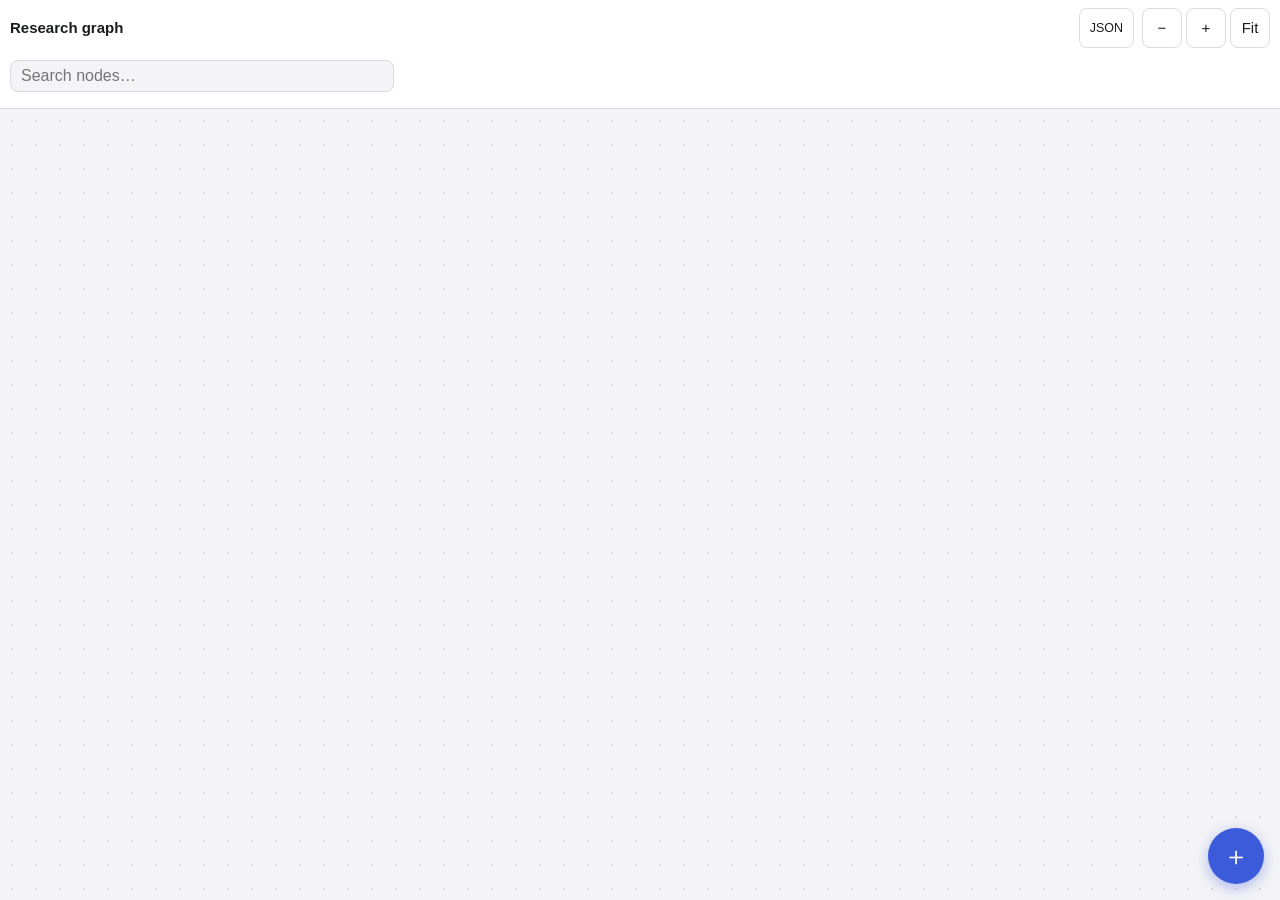
==== index.html @ 42175e25 "Milestone 3: editing chrome — dialogs, add button, save indicator, panel actions Co-Authored-By: Cla" ====
<!DOCTYPE html>
<html lang="en">
<head>
<meta charset="utf-8">
<meta name="viewport" content="width=device-width, initial-scale=1, viewport-fit=cover">
<meta name="theme-color" content="#f4f4f6">
<title>Research graph</title>
<link rel="stylesheet" href="css/app.css">
</head>
<body>
<header id="toolbar">
  <div class="bar">
    <h1 id="graph-title">Research graph</h1>
    <span id="save-indicator" aria-live="polite"></span>
    <span class="spacer"></span>
    <button id="json-btn" type="button">JSON</button>
    <div class="view-controls" role="group" aria-label="View controls">
      <button id="zoom-out" type="button" aria-label="Zoom out">−</button>
      <button id="zoom-in" type="button" aria-label="Zoom in">+</button>
      <button id="fit" type="button">Fit</button>
    </div>
  </div>
  <div class="bar">
    <input id="search" type="search" placeholder="Search nodes…" aria-label="Search nodes" autocomplete="off">
  </div>
  <div id="type-filters" role="group" aria-label="Filter by node type"></div>
</header>
<main id="canvas" aria-label="Graph canvas">
  <div id="viewport">
    <svg id="edge-layer" width="2" height="2" aria-hidden="true">
      <defs>
        <marker id="arrow" viewBox="0 0 10 10" refX="8.5" refY="5"
                markerWidth="7" markerHeight="7" orient="auto-start-reverse">
          <path d="M 0 1 L 9 5 L 0 9 z"></path>
        </marker>
      </defs>
      <g id="edge-lines"></g>
      <g id="edge-labels"></g>
    </svg>
    <div id="node-layer"></div>
  </div>
  <div id="empty-state" hidden>
    <p id="empty-message"></p>
  </div>
  <button id="add-node-btn" type="button" aria-label="Add node">＋</button>
  <aside id="detail" hidden aria-label="Node details">
    <div class="sheet-handle" aria-hidden="true"></div>
    <header class="detail-head">
      <span id="detail-type" class="type-tag"></span>
      <span id="detail-status" class="status" hidden></span>
      <button id="detail-close" type="button" aria-label="Close details">×</button>
    </header>
    <h2 id="detail-label"></h2>
    <div class="panel-actions">
      <button id="detail-add-edge" type="button">＋ Relation</button>
      <button id="detail-edit" type="button">Edit</button>
      <button id="detail-delete" type="button" class="danger">Delete</button>
    </div>
    <dl id="detail-fields"></dl>
    <section id="detail-outgoing" hidden>
      <h3>Outgoing</h3>
      <div class="rel-list"></div>
    </section>
    <section id="detail-incoming" hidden>
      <h3>Incoming</h3>
      <div class="rel-list"></div>
    </section>
    <p id="detail-id" class="detail-id"></p>
  </aside>
</main>

<dialog id="node-dialog" class="dialog-full">
  <form id="node-form">
    <h2 id="node-dialog-title">Add node</h2>
    <label class="field">Type
      <select id="node-type"></select>
    </label>
    <label class="field">Label
      <textarea id="node-label" rows="3" required></textarea>
    </label>
    <label class="field" id="node-status-wrap">Status
      <select id="node-status"></select>
    </label>
    <fieldset class="fields-editor">
      <legend>Fields</legend>
      <div id="field-rows"></div>
      <button type="button" id="add-field-row">＋ Add field</button>
    </fieldset>
    <p id="node-id-preview" class="hint"></p>
    <p id="node-error" class="form-error" hidden></p>
    <div class="dialog-actions">
      <button type="button" data-close>Cancel</button>
      <button type="submit" class="primary">Save</button>
    </div>
  </form>
</dialog>

<dialog id="edge-dialog">
  <form id="edge-form">
    <h2>Add relation</h2>
    <p id="edge-source" class="hint"></p>
    <label class="field">With node
      <select id="edge-other"></select>
    </label>
    <label class="field">Relation
      <select id="edge-relation"></select>
    </label>
    <p id="edge-error" class="form-error" hidden></p>
    <div class="dialog-actions">
      <button type="button" data-close>Cancel</button>
      <button type="submit" class="primary">Add</button>
    </div>
  </form>
</dialog>

<dialog id="confirm-dialog">
  <h2 id="confirm-title"></h2>
  <div id="confirm-body"></div>
  <div class="dialog-actions">
    <button type="button" data-close>Cancel</button>
    <button type="button" id="confirm-ok" class="primary danger">Delete</button>
  </div>
</dialog>

<dialog id="json-dialog" class="dialog-full">
  <form id="json-form">
    <h2>Graph JSON</h2>
    <textarea id="json-text" spellcheck="false" autocapitalize="off" autocomplete="off"
              aria-label="Graph JSON"></textarea>
    <p id="json-error" class="form-error" hidden></p>
    <div class="dialog-actions">
      <button type="button" data-close>Cancel</button>
      <button type="submit" class="primary">Apply</button>
    </div>
  </form>
</dialog>

<script type="module" src="js/app.js"></script>
</body>
</html>
---- css/app.css ----
/* Mobile-first. Base styles are the narrow layout; ≥820px adds the desktop
   side panel. No external fonts, no CDNs — system stack only. */

:root {
  color-scheme: light;
  --bg: #f4f4f6;
  --surface: #ffffff;
  --ink: #1b1c20;
  --muted: #6b6f7b;
  --line: #d9dbe1;
  --accent: #3b5bdb;
  --edge: #a9adba;

  /* one hue region per family: asking purple, grounding blue,
     doing green, concluding warm */
  --c-question: #7048e8;
  --c-gap: #9c36b5;
  --c-construct: #1971c2;
  --c-source: #0c8599;
  --c-study: #2f9e44;
  --c-method: #66a80f;
  --c-material: #099268;
  --c-finding: #e8590c;
  --c-claim: #e03131;
  --c-note: #f08c00;
  --c-task: #846358;
}

* { box-sizing: border-box; }

html, body {
  margin: 0;
  height: 100%;
}

body {
  display: flex;
  flex-direction: column;
  height: 100dvh;
  overflow: hidden;
  background: var(--bg);
  color: var(--ink);
  font: 15px/1.45 -apple-system, BlinkMacSystemFont, "Segoe UI", Roboto, sans-serif;
}

:focus-visible {
  outline: 2px solid var(--accent);
  outline-offset: 2px;
}

button {
  font: inherit;
  color: inherit;
  -webkit-tap-highlight-color: transparent;
}

/* ---- toolbar ----------------------------------------------------------- */

#toolbar {
  background: var(--surface);
  border-bottom: 1px solid var(--line);
  padding-top: env(safe-area-inset-top);
  flex: none;
}

.bar {
  display: flex;
  align-items: center;
  gap: 8px;
  padding: 8px 10px 4px;
}

#graph-title {
  font-size: 14px;
  font-weight: 650;
  margin: 0;
  max-width: 42vw;
  overflow: hidden;
  text-overflow: ellipsis;
  white-space: nowrap;
}

.spacer { flex: 1; }

#save-indicator {
  font-size: 11px;
  color: var(--muted);
  white-space: nowrap;
}
#save-indicator.err {
  color: #8f1d1d;
  font-weight: 700;
}

#json-btn {
  min-height: 40px;
  padding: 0 10px;
  border: 1px solid var(--line);
  border-radius: 8px;
  background: var(--surface);
  font-size: 12.5px;
  cursor: pointer;
}

#search {
  flex: 1;
  min-width: 0;
  font-size: 16px; /* below 16px iOS zooms the page on focus */
  padding: 6px 10px;
  border: 1px solid var(--line);
  border-radius: 8px;
  background: var(--bg);
}

.view-controls {
  display: flex;
  gap: 4px;
}

.view-controls button {
  min-width: 40px;
  min-height: 40px;
  padding: 0 10px;
  border: 1px solid var(--line);
  border-radius: 8px;
  background: var(--surface);
  font-size: 15px;
  cursor: pointer;
}

.view-controls button:active { background: var(--bg); }

/* ---- type filter chips ------------------------------------------------- */

#type-filters {
  display: flex;
  gap: 6px;
  padding: 4px 10px 8px;
  overflow-x: auto;
  scrollbar-width: none;
}
#type-filters::-webkit-scrollbar { display: none; }

.chip {
  flex: none;
  display: inline-flex;
  align-items: center;
  gap: 6px;
  min-height: 34px;
  padding: 2px 10px;
  border: 1px solid var(--line);
  border-radius: 999px;
  background: var(--surface);
  font-size: 12.5px;
  cursor: pointer;
  white-space: nowrap;
}

.chip .dot {
  width: 9px;
  height: 9px;
  border-radius: 50%;
  background: var(--type-color, var(--muted));
}

.chip .count {
  color: var(--muted);
  font-size: 11px;
}

.chip[aria-pressed="false"] {
  opacity: 0.45;
}
.chip[aria-pressed="false"] .dot { background: var(--muted); }

/* ---- canvas ------------------------------------------------------------ */

#canvas {
  position: relative;
  flex: 1;
  overflow: hidden;
  touch-action: none;
  user-select: none;
  -webkit-user-select: none;
  background-image: radial-gradient(var(--line) 1px, transparent 1px);
  background-size: 24px 24px;
  cursor: grab;
}

#canvas.is-panning { cursor: grabbing; }

#viewport {
  position: absolute;
  left: 0;
  top: 0;
  transform-origin: 0 0;
  will-change: transform;
}

#edge-layer {
  position: absolute;
  left: 0;
  top: 0;
  overflow: visible;
}

#edge-layer line {
  stroke: var(--edge);
  stroke-width: 1.5;
}

#edge-layer marker path { fill: var(--edge); }

.edge-label {
  font-size: 9.5px;
  fill: var(--muted);
  text-anchor: middle;
  dominant-baseline: central;
  paint-order: stroke;
  stroke: var(--bg);
  stroke-width: 3px;
  stroke-linejoin: round;
}

.zoomed-out .edge-label { display: none; }

.edge.is-active { stroke: var(--accent); stroke-width: 2; }
.edge.is-dim, .edge-label.is-dim { opacity: 0.1; }
.edge.is-hidden, .edge-label.is-hidden { display: none; }

/* ---- node cards -------------------------------------------------------- */

.node {
  position: absolute;
  left: 0;
  top: 0;
  display: block;
  width: max-content;
  max-width: 185px;
  padding: 7px 10px 8px;
  border: 1px solid var(--line);
  border-left: 4px solid var(--type-color, var(--muted));
  border-radius: 9px;
  background: var(--surface);
  box-shadow: 0 1px 3px rgb(27 28 32 / 0.09);
  text-align: left;
  cursor: pointer;
}

.node .node-type {
  display: block;
  font-size: 9.5px;
  font-weight: 700;
  letter-spacing: 0.06em;
  text-transform: uppercase;
  color: var(--type-color, var(--muted));
}

.node .node-label {
  display: block;
  font-size: 12.5px;
  line-height: 1.3;
  overflow-wrap: break-word;
}

.node.is-selected {
  border-color: var(--accent);
  border-left-color: var(--accent);
  box-shadow: 0 2px 10px rgb(59 91 219 / 0.35);
}

.node.is-dim { opacity: 0.18; }
.node.is-hidden { display: none; }

/* status flag */
.status {
  display: inline-block;
  margin-top: 4px;
  padding: 1px 7px 2px;
  border-radius: 999px;
  font-size: 10px;
  font-weight: 600;
  background: #e9ebef;
  color: var(--muted);
}
.status.tone-good { background: #d3f2df; color: #14572c; }
.status.tone-bad { background: #ffdcdc; color: #8f1d1d; }
.status.tone-warn { background: #fff0d3; color: #7a4d07; }
.status.tone-info { background: #e5dcfb; color: #47318f; }

/* per-type colors */
.type-question { --type-color: var(--c-question); }
.type-gap { --type-color: var(--c-gap); }
.type-construct { --type-color: var(--c-construct); }
.type-source { --type-color: var(--c-source); }
.type-study { --type-color: var(--c-study); }
.type-method { --type-color: var(--c-method); }
.type-material { --type-color: var(--c-material); }
.type-finding { --type-color: var(--c-finding); }
.type-claim { --type-color: var(--c-claim); }
.type-note { --type-color: var(--c-note); }
.type-task { --type-color: var(--c-task); }

/* ---- empty state ------------------------------------------------------- */

#empty-state {
  position: absolute;
  inset: 0;
  display: grid;
  place-items: center;
  padding: 24px;
  text-align: center;
  color: var(--muted);
}

/* the explicit display would otherwise override the hidden attribute,
   leaving an invisible full-canvas overlay that eats every click */
#empty-state[hidden] { display: none; }
#empty-state { pointer-events: none; }

/* ---- add-node button --------------------------------------------------- */

#add-node-btn {
  position: absolute;
  right: 16px;
  bottom: calc(16px + env(safe-area-inset-bottom));
  z-index: 5;
  width: 56px;
  height: 56px;
  border: none;
  border-radius: 50%;
  background: var(--accent);
  color: #fff;
  font-size: 26px;
  line-height: 1;
  cursor: pointer;
  box-shadow: 0 4px 14px rgb(59 91 219 / 0.4);
}
#add-node-btn:active { transform: scale(0.96); }

/* ---- detail panel: bottom sheet by default ----------------------------- */

#detail {
  position: absolute;
  left: 0;
  right: 0;
  bottom: 0;
  z-index: 10;
  max-height: 58%;
  overflow-y: auto;
  overscroll-behavior: contain;
  background: var(--surface);
  border-top: 1px solid var(--line);
  border-radius: 16px 16px 0 0;
  box-shadow: 0 -4px 24px rgb(27 28 32 / 0.18);
  padding: 6px 16px calc(14px + env(safe-area-inset-bottom));
  touch-action: pan-y;
}

.sheet-handle {
  width: 40px;
  height: 4px;
  border-radius: 2px;
  background: var(--line);
  margin: 4px auto 8px;
}

.detail-head {
  display: flex;
  align-items: center;
  gap: 8px;
}

.type-tag {
  font-size: 10.5px;
  font-weight: 700;
  letter-spacing: 0.06em;
  text-transform: uppercase;
  color: var(--type-color, var(--muted));
}

#detail-close {
  margin-left: auto;
  min-width: 40px;
  min-height: 40px;
  border: none;
  background: none;
  font-size: 22px;
  line-height: 1;
  color: var(--muted);
  cursor: pointer;
  border-radius: 8px;
}

#detail h2 {
  margin: 2px 0 10px;
  font-size: 16.5px;
  line-height: 1.3;
}

#detail-fields {
  margin: 0 0 4px;
  display: grid;
  grid-template-columns: auto 1fr;
  gap: 3px 12px;
  font-size: 13px;
}
#detail-fields dt { color: var(--muted); }
#detail-fields dd { margin: 0; overflow-wrap: anywhere; }
#detail-fields a { color: var(--accent); }

#detail h3 {
  margin: 12px 0 4px;
  font-size: 11px;
  font-weight: 700;
  letter-spacing: 0.06em;
  text-transform: uppercase;
  color: var(--muted);
}

.panel-actions {
  display: flex;
  gap: 6px;
  margin: 0 0 10px;
}
.panel-actions button {
  flex: 1;
  min-height: 40px;
  border: 1px solid var(--line);
  border-radius: 9px;
  background: var(--surface);
  font-size: 12.5px;
  cursor: pointer;
}
.panel-actions button:active { background: var(--bg); }
button.danger { color: #8f1d1d; border-color: #e0b4b4; }

.rel-list {
  display: flex;
  flex-direction: column;
  gap: 4px;
}

.rel-row {
  display: flex;
  align-items: stretch;
  border: 1px solid var(--line);
  border-radius: 9px;
  background: var(--surface);
}

.rel-follow {
  flex: 1;
  display: flex;
  align-items: center;
  gap: 8px;
  min-height: 42px;
  min-width: 0;
  padding: 5px 8px;
  border: none;
  background: none;
  cursor: pointer;
  text-align: left;
  border-radius: 9px 0 0 9px;
}
.rel-follow:active { background: var(--bg); }

.rel-row .rel-name {
  flex: none;
  font-size: 11px;
  font-style: italic;
  color: var(--muted);
  min-width: 72px;
}

.rel-row .dot {
  flex: none;
  width: 9px;
  height: 9px;
  border-radius: 50%;
  background: var(--type-color, var(--muted));
}

.rel-row .rel-target {
  font-size: 12.5px;
  line-height: 1.25;
}

.rel-del {
  flex: none;
  width: 40px;
  border: none;
  border-left: 1px solid var(--line);
  border-radius: 0 9px 9px 0;
  background: none;
  color: var(--muted);
  font-size: 17px;
  cursor: pointer;
}
.rel-del:active { background: var(--bg); color: #8f1d1d; }

.detail-id {
  margin: 12px 0 0;
  font-size: 11px;
  color: var(--muted);
  font-family: ui-monospace, SFMono-Regular, Menlo, monospace;
}

/* ---- desktop ----------------------------------------------------------- */

@media (min-width: 820px) {
  #graph-title { font-size: 15px; max-width: 26rem; }
  #search { max-width: 24rem; }
  #type-filters { flex-wrap: wrap; overflow: visible; }

  #detail {
    left: auto;
    top: 12px;
    right: 12px;
    bottom: auto;
    width: 360px;
    max-height: calc(100% - 24px);
    border: 1px solid var(--line);
    border-radius: 12px;
    box-shadow: 0 6px 28px rgb(27 28 32 / 0.16);
    padding: 4px 16px 14px;
  }
  .sheet-handle { display: none; }
}

/* ---- dialogs ----------------------------------------------------------- */

dialog {
  border: none;
  border-radius: 14px;
  padding: 18px;
  width: min(480px, calc(100vw - 32px));
  max-height: min(85dvh, 640px);
  background: var(--surface);
  color: var(--ink);
  box-shadow: 0 12px 40px rgb(27 28 32 / 0.25);
}
dialog::backdrop { background: rgb(27 28 32 / 0.4); }

dialog h2 {
  margin: 0 0 12px;
  font-size: 17px;
}

dialog form { display: flex; flex-direction: column; }

.field {
  display: flex;
  flex-direction: column;
  gap: 4px;
  margin: 0 0 12px;
  font-size: 12.5px;
  font-weight: 600;
  color: var(--muted);
}

.field select,
.field textarea,
.field input,
.field-row input {
  font: inherit;
  font-size: 16px;
  font-weight: 400;
  color: var(--ink);
  padding: 8px 10px;
  border: 1px solid var(--line);
  border-radius: 8px;
  background: var(--bg);
  min-height: 42px;
}
.field textarea { resize: vertical; }

.fields-editor {
  border: 1px solid var(--line);
  border-radius: 10px;
  padding: 8px 10px 10px;
  margin: 0 0 12px;
}
.fields-editor legend {
  font-size: 12.5px;
  font-weight: 600;
  color: var(--muted);
  padding: 0 4px;
}
.field-row {
  display: flex;
  gap: 6px;
  margin-bottom: 6px;
}
.field-row input { flex: 1; min-width: 0; }
.field-row .row-remove {
  flex: none;
  width: 40px;
  border: 1px solid var(--line);
  border-radius: 8px;
  background: var(--surface);
  color: var(--muted);
  font-size: 16px;
  cursor: pointer;
}
#add-field-row {
  min-height: 36px;
  padding: 0 10px;
  border: 1px dashed var(--line);
  border-radius: 8px;
  background: none;
  color: var(--muted);
  font-size: 12.5px;
  cursor: pointer;
}

.hint {
  margin: 0 0 10px;
  font-size: 11.5px;
  color: var(--muted);
  font-family: ui-monospace, SFMono-Regular, Menlo, monospace;
  overflow-wrap: anywhere;
}

.form-error {
  margin: 0 0 10px;
  padding: 8px 10px;
  border-radius: 8px;
  background: #ffdcdc;
  color: #8f1d1d;
  font-size: 12.5px;
  white-space: pre-wrap;
  overflow-wrap: anywhere;
}

.dialog-actions {
  display: flex;
  justify-content: flex-end;
  gap: 8px;
  margin-top: 4px;
}
.dialog-actions button {
  min-height: 42px;
  padding: 0 16px;
  border: 1px solid var(--line);
  border-radius: 9px;
  background: var(--surface);
  font-size: 14px;
  cursor: pointer;
}
.dialog-actions .primary {
  background: var(--accent);
  border-color: var(--accent);
  color: #fff;
  font-weight: 600;
}
.dialog-actions .primary.danger {
  background: #c22929;
  border-color: #c22929;
  color: #fff;
}

#confirm-body { font-size: 13.5px; }
#confirm-body ul {
  margin: 8px 0 0;
  padding-left: 18px;
  color: var(--muted);
  font-size: 12.5px;
}
#confirm-body li { margin-bottom: 3px; }

#json-text {
  flex: 1;
  min-height: 40dvh;
  font: 12.5px/1.5 ui-monospace, SFMono-Regular, Menlo, monospace;
  color: var(--ink);
  background: var(--bg);
  border: 1px solid var(--line);
  border-radius: 8px;
  padding: 10px;
  margin: 0 0 10px;
  resize: none;
  white-space: pre;
  overflow: auto;
}

/* the add-node and JSON flows are full-screen on phones */
@media (max-width: 819px) {
  .dialog-full {
    width: 100vw;
    max-width: none; /* the UA sheet caps dialogs below full width */
    height: 100dvh;
    max-height: none;
    margin: 0;
    border-radius: 0;
    padding: 16px 16px calc(16px + env(safe-area-inset-bottom));
  }
  .dialog-full form { height: 100%; }
  .dialog-full .dialog-actions { margin-top: auto; }
  #json-text { min-height: 0; }
}

/* ---- motion ------------------------------------------------------------ */

@media (prefers-reduced-motion: no-preference) {
  .node, .edge, .edge-label, .chip { transition: opacity 0.15s ease; }
  .node { transition: opacity 0.15s ease, box-shadow 0.15s ease; }
}
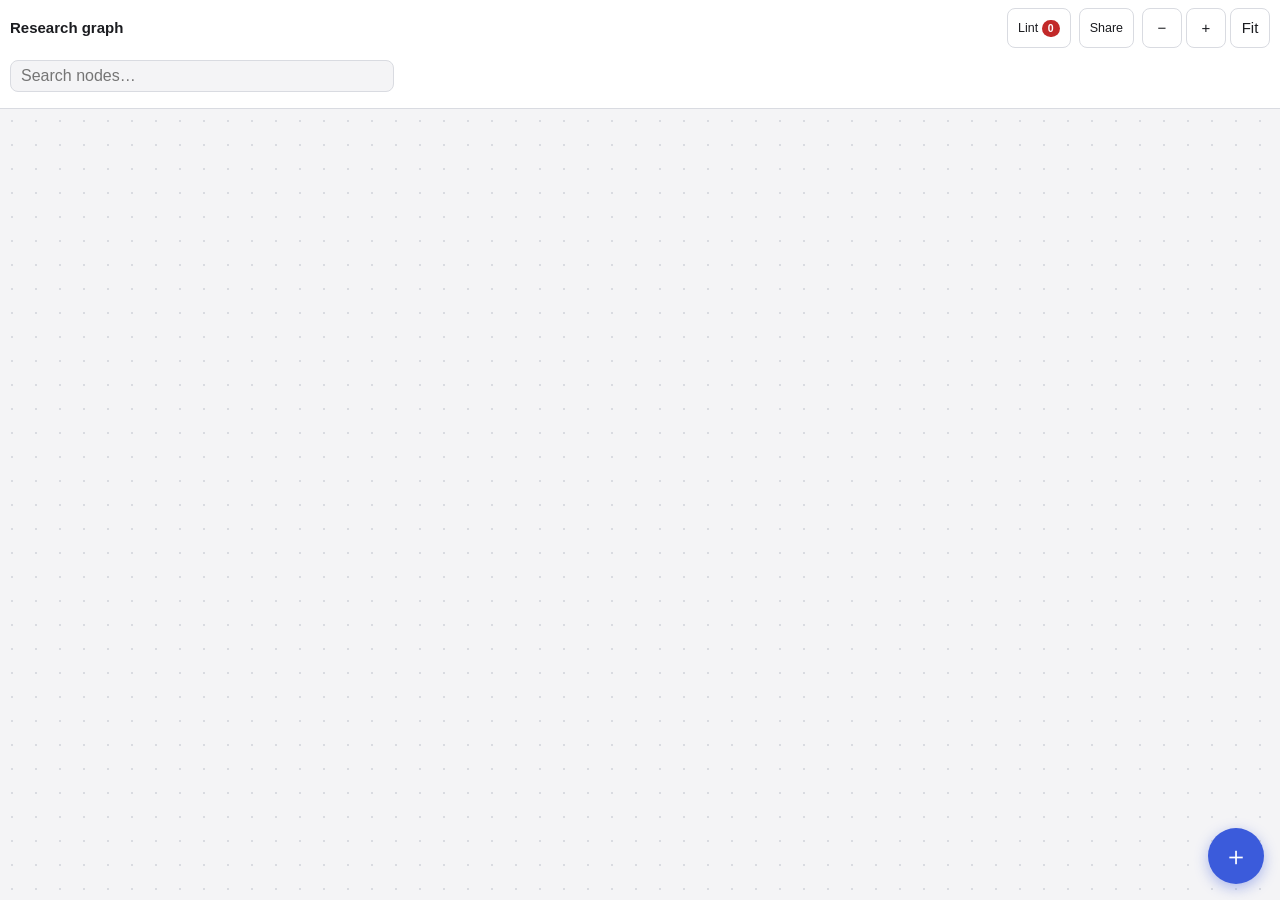
==== commit c1fd6899: "Milestone 4: lint badge, lint sheet, share dialog chrome Co-Authored-By: Claude Fable 5 <noreply@ant" ====
--- a/index.html
+++ b/index.html
@@ -13,7 +13,8 @@
     <h1 id="graph-title">Research graph</h1>
     <span id="save-indicator" aria-live="polite"></span>
     <span class="spacer"></span>
-    <button id="json-btn" type="button">JSON</button>
+    <button id="lint-btn" type="button" class="bar-btn">Lint <span id="lint-badge" class="badge">0</span></button>
+    <button id="share-btn" type="button" class="bar-btn">Share</button>
     <div class="view-controls" role="group" aria-label="View controls">
       <button id="zoom-out" type="button" aria-label="Zoom out">−</button>
       <button id="zoom-in" type="button" aria-label="Zoom in">+</button>
@@ -43,12 +44,20 @@
     <p id="empty-message"></p>
   </div>
   <button id="add-node-btn" type="button" aria-label="Add node">＋</button>
-  <aside id="detail" hidden aria-label="Node details">
+  <aside id="lint-panel" class="sheet" hidden aria-label="Lint findings">
+    <div class="sheet-handle" aria-hidden="true"></div>
+    <header class="detail-head">
+      <h2 class="lint-title">Lint</h2>
+      <button id="lint-close" type="button" class="close-x" aria-label="Close lint">×</button>
+    </header>
+    <div id="lint-list"></div>
+  </aside>
+  <aside id="detail" class="sheet" hidden aria-label="Node details">
     <div class="sheet-handle" aria-hidden="true"></div>
     <header class="detail-head">
       <span id="detail-type" class="type-tag"></span>
       <span id="detail-status" class="status" hidden></span>
-      <button id="detail-close" type="button" aria-label="Close details">×</button>
+      <button id="detail-close" type="button" class="close-x" aria-label="Close details">×</button>
     </header>
     <h2 id="detail-label"></h2>
     <div class="panel-actions">
@@ -122,6 +131,23 @@
   </div>
 </dialog>
 
+<dialog id="share-dialog">
+  <h2>Share &amp; data</h2>
+  <div class="share-actions">
+    <button type="button" id="export-json">Download graph JSON</button>
+    <button type="button" id="export-canvas">Download JSON Canvas (.canvas)</button>
+    <button type="button" id="export-html">Download self-contained HTML</button>
+    <button type="button" id="import-btn">Import JSON or .canvas…</button>
+    <button type="button" id="json-btn">Edit raw JSON</button>
+  </div>
+  <p id="share-info" class="hint" hidden></p>
+  <p id="share-error" class="form-error" hidden></p>
+  <div class="dialog-actions">
+    <button type="button" data-close>Close</button>
+  </div>
+</dialog>
+<input type="file" id="import-input" accept=".json,.canvas,application/json" hidden>
+
 <dialog id="json-dialog" class="dialog-full">
   <form id="json-form">
     <h2>Graph JSON</h2>
--- a/css/app.css
+++ b/css/app.css
@@ -92,7 +92,7 @@
   font-weight: 700;
 }
 
-#json-btn {
+.bar-btn {
   min-height: 40px;
   padding: 0 10px;
   border: 1px solid var(--line);
@@ -100,7 +100,21 @@
   background: var(--surface);
   font-size: 12.5px;
   cursor: pointer;
-}
+  white-space: nowrap;
+}
+
+.badge {
+  display: inline-block;
+  min-width: 18px;
+  padding: 1px 5px;
+  border-radius: 999px;
+  background: #c22929;
+  color: #fff;
+  font-size: 10.5px;
+  font-weight: 700;
+  text-align: center;
+}
+.badge.clean { background: #1a7f37; }
 
 #search {
   flex: 1;
@@ -338,9 +352,9 @@
 }
 #add-node-btn:active { transform: scale(0.96); }
 
-/* ---- detail panel: bottom sheet by default ----------------------------- */
-
-#detail {
+/* ---- side panels: bottom sheets by default ------------------------------ */
+
+.sheet {
   position: absolute;
   left: 0;
   right: 0;
@@ -379,7 +393,7 @@
   color: var(--type-color, var(--muted));
 }
 
-#detail-close {
+.close-x {
   margin-left: auto;
   min-width: 40px;
   min-height: 40px;
@@ -409,7 +423,8 @@
 #detail-fields dd { margin: 0; overflow-wrap: anywhere; }
 #detail-fields a { color: var(--accent); }
 
-#detail h3 {
+#detail h3,
+#lint-list h3 {
   margin: 12px 0 4px;
   font-size: 11px;
   font-weight: 700;
@@ -417,6 +432,39 @@
   text-transform: uppercase;
   color: var(--muted);
 }
+
+/* ---- lint panel --------------------------------------------------------- */
+
+.lint-title { margin: 0; font-size: 16px; }
+
+.lint-clean {
+  margin: 8px 0;
+  font-size: 13.5px;
+  color: #14572c;
+}
+
+#lint-list .rule-desc {
+  margin: 0 0 6px;
+  font-size: 11.5px;
+  color: var(--muted);
+}
+
+.lint-row {
+  display: block;
+  width: 100%;
+  min-height: 42px;
+  margin-bottom: 4px;
+  padding: 8px 10px;
+  border: 1px solid var(--line);
+  border-radius: 9px;
+  background: var(--surface);
+  font-size: 12.5px;
+  line-height: 1.35;
+  text-align: left;
+  cursor: pointer;
+  overflow-wrap: anywhere;
+}
+.lint-row:active { background: var(--bg); }
 
 .panel-actions {
   display: flex;
@@ -513,7 +561,7 @@
   #search { max-width: 24rem; }
   #type-filters { flex-wrap: wrap; overflow: visible; }
 
-  #detail {
+  .sheet {
     left: auto;
     top: 12px;
     right: 12px;
@@ -659,6 +707,24 @@
   border-color: #c22929;
   color: #fff;
 }
+
+.share-actions {
+  display: flex;
+  flex-direction: column;
+  gap: 8px;
+  margin-bottom: 12px;
+}
+.share-actions button {
+  min-height: 46px;
+  padding: 0 14px;
+  border: 1px solid var(--line);
+  border-radius: 9px;
+  background: var(--surface);
+  font-size: 14px;
+  text-align: left;
+  cursor: pointer;
+}
+.share-actions button:active { background: var(--bg); }
 
 #confirm-body { font-size: 13.5px; }
 #confirm-body ul {
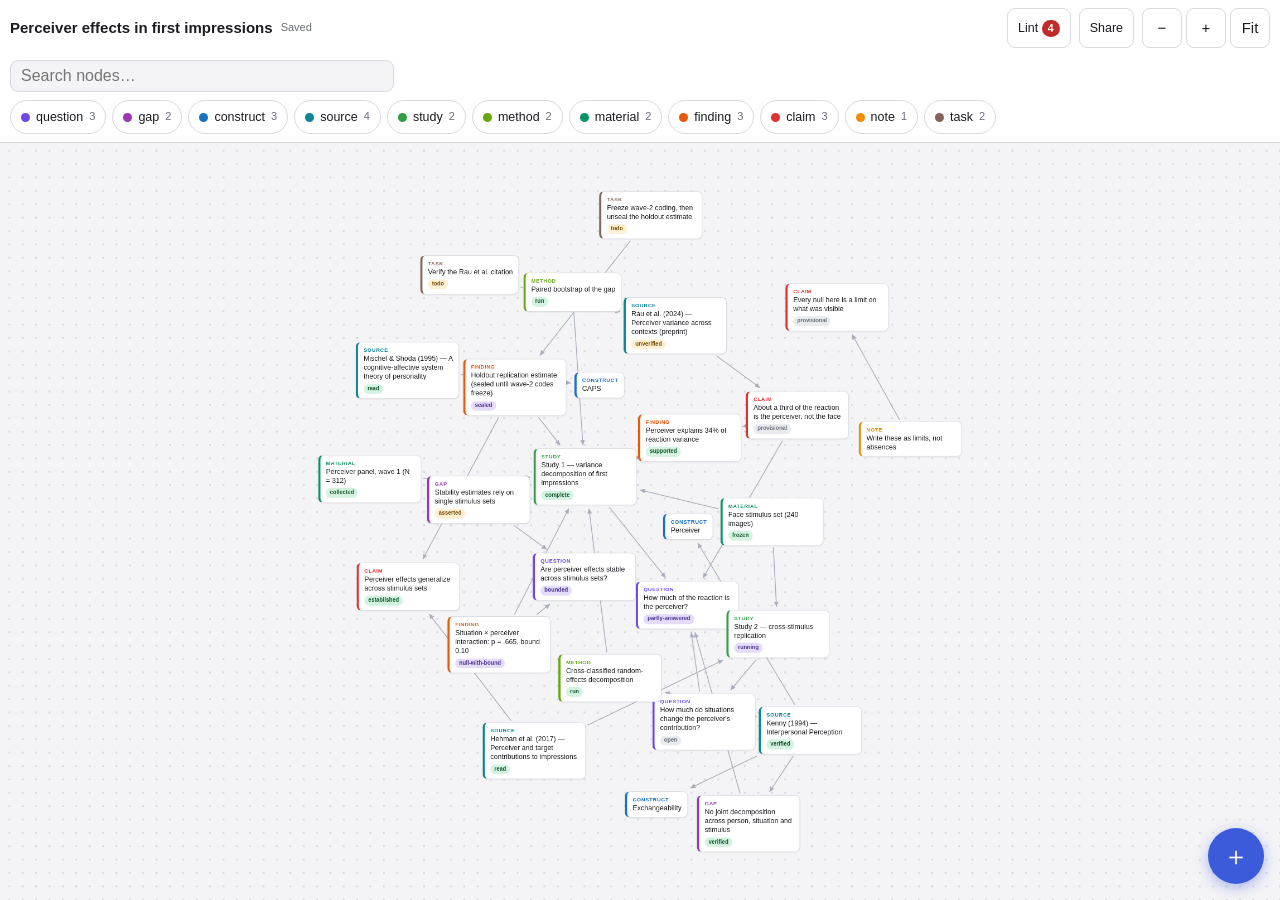
==== commit 23abb5e2: "Import a self-contained HTML export directly The embedded graph is extracted from the file (picker o" ====
--- a/index.html
+++ b/index.html
@@ -137,7 +137,8 @@
     <button type="button" id="export-json">Download graph JSON</button>
     <button type="button" id="export-canvas">Download JSON Canvas (.canvas)</button>
     <button type="button" id="export-html">Download self-contained HTML</button>
-    <button type="button" id="import-btn">Import JSON or .canvas…</button>
+    <button type="button" id="import-btn">Import JSON, .canvas or exported HTML…</button>
+    <button type="button" id="import-sources-btn">Import sources (CSL-JSON / BibTeX)…</button>
     <button type="button" id="json-btn">Edit raw JSON</button>
   </div>
   <p id="share-info" class="hint" hidden></p>
@@ -146,13 +147,52 @@
     <button type="button" data-close>Close</button>
   </div>
 </dialog>
-<input type="file" id="import-input" accept=".json,.canvas,application/json" hidden>
+<input type="file" id="import-input" accept=".json,.canvas,.html,application/json,text/html" hidden>
+
+<dialog id="sources-dialog" class="dialog-full">
+  <form id="sources-form">
+    <h2>Import sources</h2>
+    <label class="field">Paste CSL-JSON or BibTeX
+      <textarea id="sources-text" class="code-input" spellcheck="false" autocapitalize="off"
+                autocomplete="off" placeholder='[ { "type": "book", … } ]   or   @article{kenny1994, …}'></textarea>
+    </label>
+    <button type="button" id="sources-file-btn" class="ghost-btn">…or choose a .json / .bib file</button>
+    <fieldset class="fields-editor">
+      <legend>Zotero Web API</legend>
+      <label class="field">API key
+        <input id="zotero-key" type="text" autocomplete="off"
+               placeholder="only needed for private libraries">
+      </label>
+      <div class="zotero-row">
+        <label class="field">Library
+          <select id="zotero-type">
+            <option value="user">user</option>
+            <option value="group">group</option>
+          </select>
+        </label>
+        <label class="field">Library ID
+          <input id="zotero-id" type="text" inputmode="numeric" placeholder="e.g. 475425">
+        </label>
+      </div>
+      <button type="button" id="zotero-pull" class="ghost-btn">Pull items from Zotero</button>
+      <p class="note-text">The key and ID stay in this browser's storage only. The local
+      Zotero API (port 23119) rejects browser requests, so only the web API is offered.</p>
+    </fieldset>
+    <p id="sources-result" class="note-text" hidden></p>
+    <p id="sources-error" class="form-error" hidden></p>
+    <div class="dialog-actions">
+      <button type="button" data-close>Close</button>
+      <button type="submit" class="primary">Import</button>
+    </div>
+  </form>
+</dialog>
+<input type="file" id="sources-file-input" accept=".json,.csljson,.bib,.txt,application/json" hidden>
 
 <dialog id="json-dialog" class="dialog-full">
   <form id="json-form">
     <h2>Graph JSON</h2>
-    <textarea id="json-text" spellcheck="false" autocapitalize="off" autocomplete="off"
-              aria-label="Graph JSON"></textarea>
+    <textarea id="json-text" class="code-input" spellcheck="false" autocapitalize="off"
+              autocomplete="off" aria-label="Graph JSON"></textarea>
     <p id="json-error" class="form-error" hidden></p>
     <div class="dialog-actions">
       <button type="button" data-close>Cancel</button>
--- a/css/app.css
+++ b/css/app.css
@@ -584,6 +584,7 @@
   padding: 18px;
   width: min(480px, calc(100vw - 32px));
   max-height: min(85dvh, 640px);
+  overflow-y: auto;
   background: var(--surface);
   color: var(--ink);
   box-shadow: 0 12px 40px rgb(27 28 32 / 0.25);
@@ -735,7 +736,7 @@
 }
 #confirm-body li { margin-bottom: 3px; }
 
-#json-text {
+.code-input {
   flex: 1;
   min-height: 40dvh;
   font: 12.5px/1.5 ui-monospace, SFMono-Regular, Menlo, monospace;
@@ -749,6 +750,33 @@
   white-space: pre;
   overflow: auto;
 }
+
+#sources-text { min-height: 60px; flex: none; height: 20dvh; }
+
+.ghost-btn {
+  min-height: 40px;
+  margin: 0 0 12px;
+  padding: 0 12px;
+  border: 1px dashed var(--line);
+  border-radius: 8px;
+  background: none;
+  color: var(--muted);
+  font-size: 13px;
+  cursor: pointer;
+}
+
+.note-text {
+  margin: 0 0 10px;
+  font-size: 11.5px;
+  color: var(--muted);
+  white-space: pre-line;
+}
+
+.zotero-row {
+  display: flex;
+  gap: 8px;
+}
+.zotero-row .field { flex: 1; }
 
 /* the add-node and JSON flows are full-screen on phones */
 @media (max-width: 819px) {
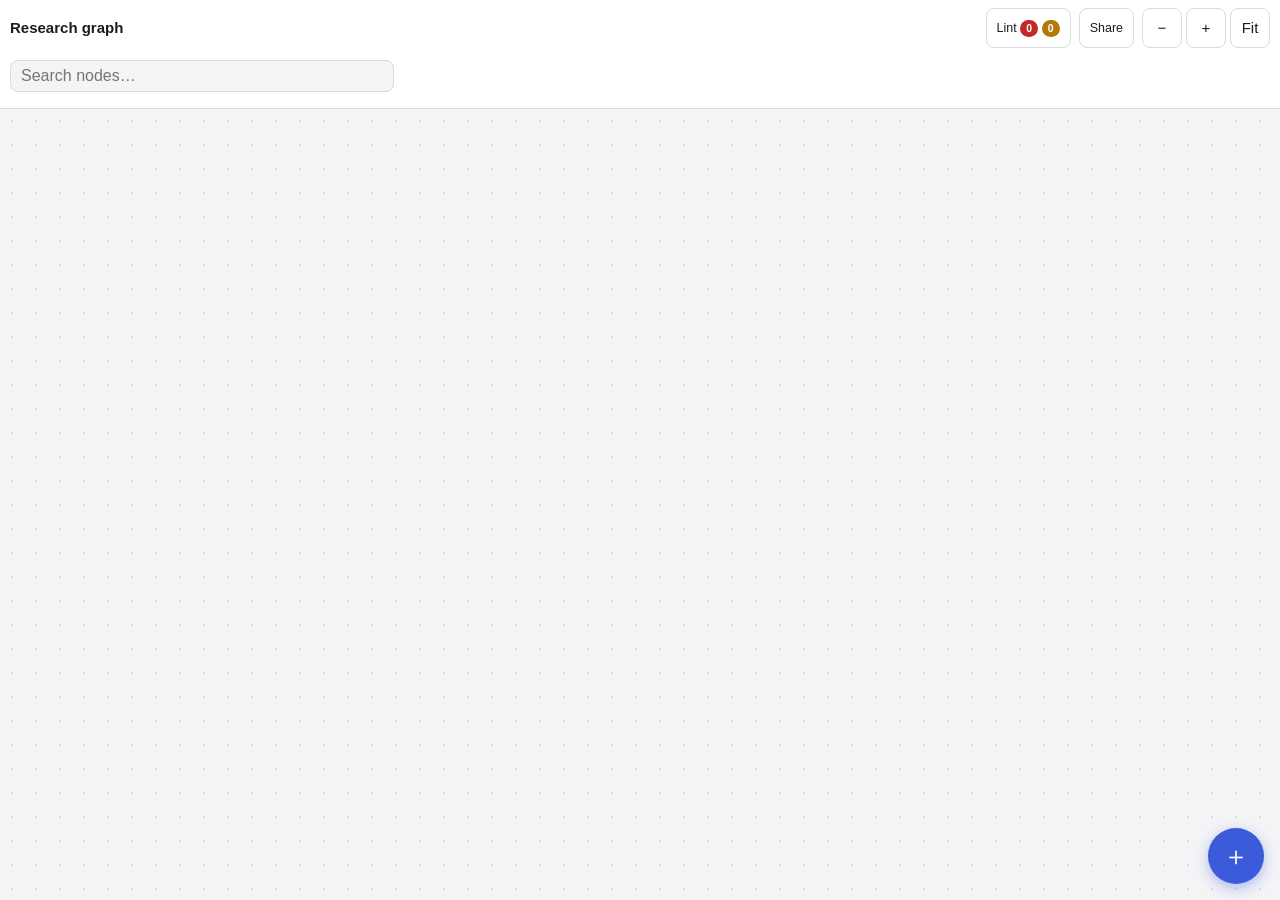
==== commit 76fe93fb: "v1.1 UI: kind control on claim forms, split error/warning badges and lint panel v1 graphs (stored, m" ====
--- a/index.html
+++ b/index.html
@@ -13,7 +13,10 @@
     <h1 id="graph-title">Research graph</h1>
     <span id="save-indicator" aria-live="polite"></span>
     <span class="spacer"></span>
-    <button id="lint-btn" type="button" class="bar-btn">Lint <span id="lint-badge" class="badge">0</span></button>
+    <button id="lint-btn" type="button" class="bar-btn">Lint
+      <span id="lint-errors" class="badge">0</span>
+      <span id="lint-warnings" class="badge warn">0</span>
+    </button>
     <button id="share-btn" type="button" class="bar-btn">Share</button>
     <div class="view-controls" role="group" aria-label="View controls">
       <button id="zoom-out" type="button" aria-label="Zoom out">−</button>
@@ -89,6 +92,12 @@
     </label>
     <label class="field" id="node-status-wrap">Status
       <select id="node-status"></select>
+    </label>
+    <label class="field" id="node-kind-wrap" hidden>Kind
+      <select id="node-kind">
+        <option value="empirical">empirical — rests on findings</option>
+        <option value="argued">argued — rests on sources and reasoning</option>
+      </select>
     </label>
     <fieldset class="fields-editor">
       <legend>Fields</legend>
--- a/css/app.css
+++ b/css/app.css
@@ -115,6 +115,18 @@
   text-align: center;
 }
 .badge.clean { background: #1a7f37; }
+.badge.warn { background: #b07908; }
+.badge.warn.clean { background: #1a7f37; }
+
+#lint-list .lint-severity {
+  margin: 14px 0 2px;
+  font-size: 12px;
+  font-weight: 700;
+  letter-spacing: 0.05em;
+  text-transform: uppercase;
+}
+#lint-list .lint-severity.errors { color: #8f1d1d; }
+#lint-list .lint-severity.warnings { color: #7a4d07; }
 
 #search {
   flex: 1;
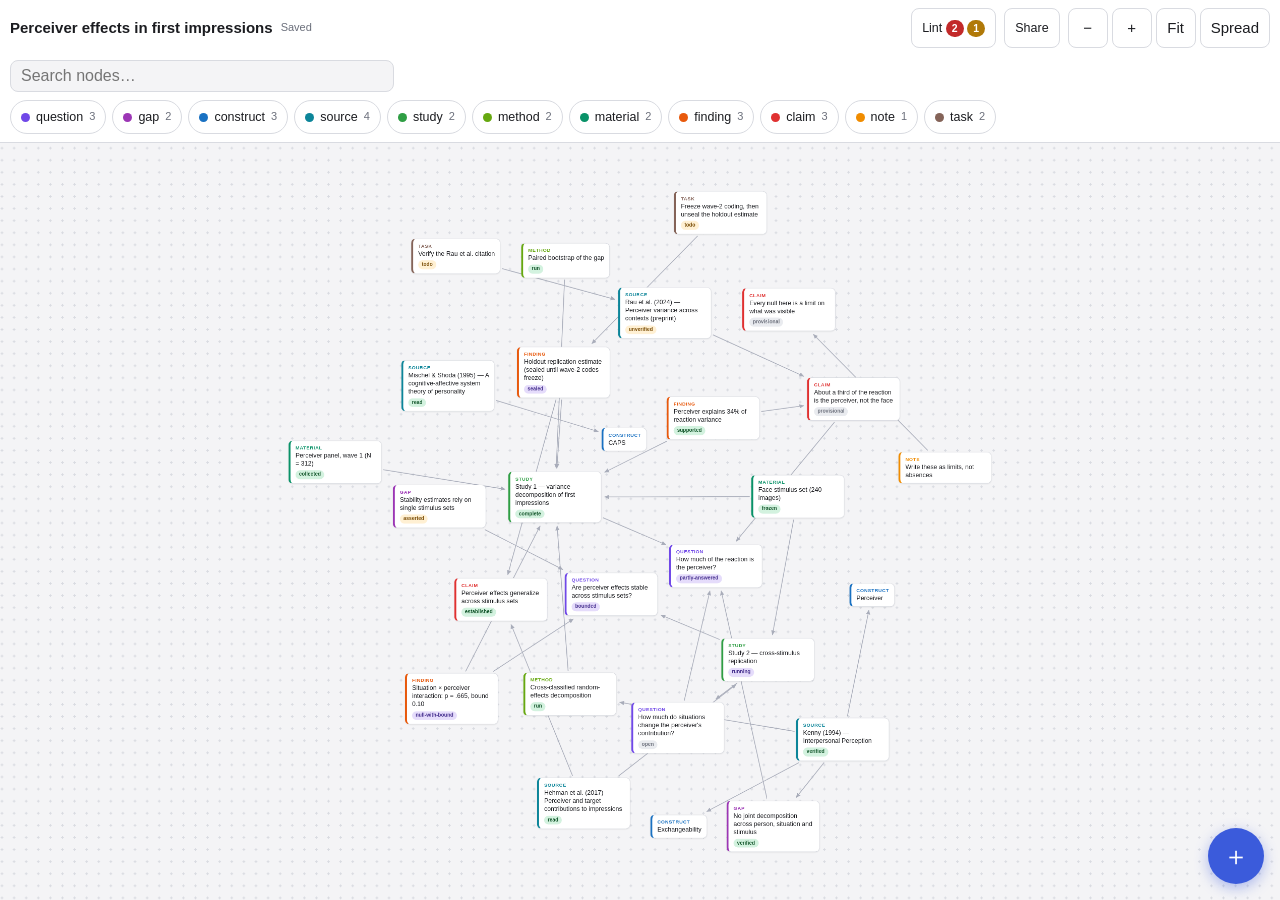
==== commit 7e2d89fd: "Heal crowded stored positions on load; add a Spread button Positions persist with the graph, so layo" ====
--- a/index.html
+++ b/index.html
@@ -22,6 +22,7 @@
       <button id="zoom-out" type="button" aria-label="Zoom out">−</button>
       <button id="zoom-in" type="button" aria-label="Zoom in">+</button>
       <button id="fit" type="button">Fit</button>
+      <button id="relayout" type="button" title="Recompute the layout from scratch">Spread</button>
     </div>
   </div>
   <div class="bar">
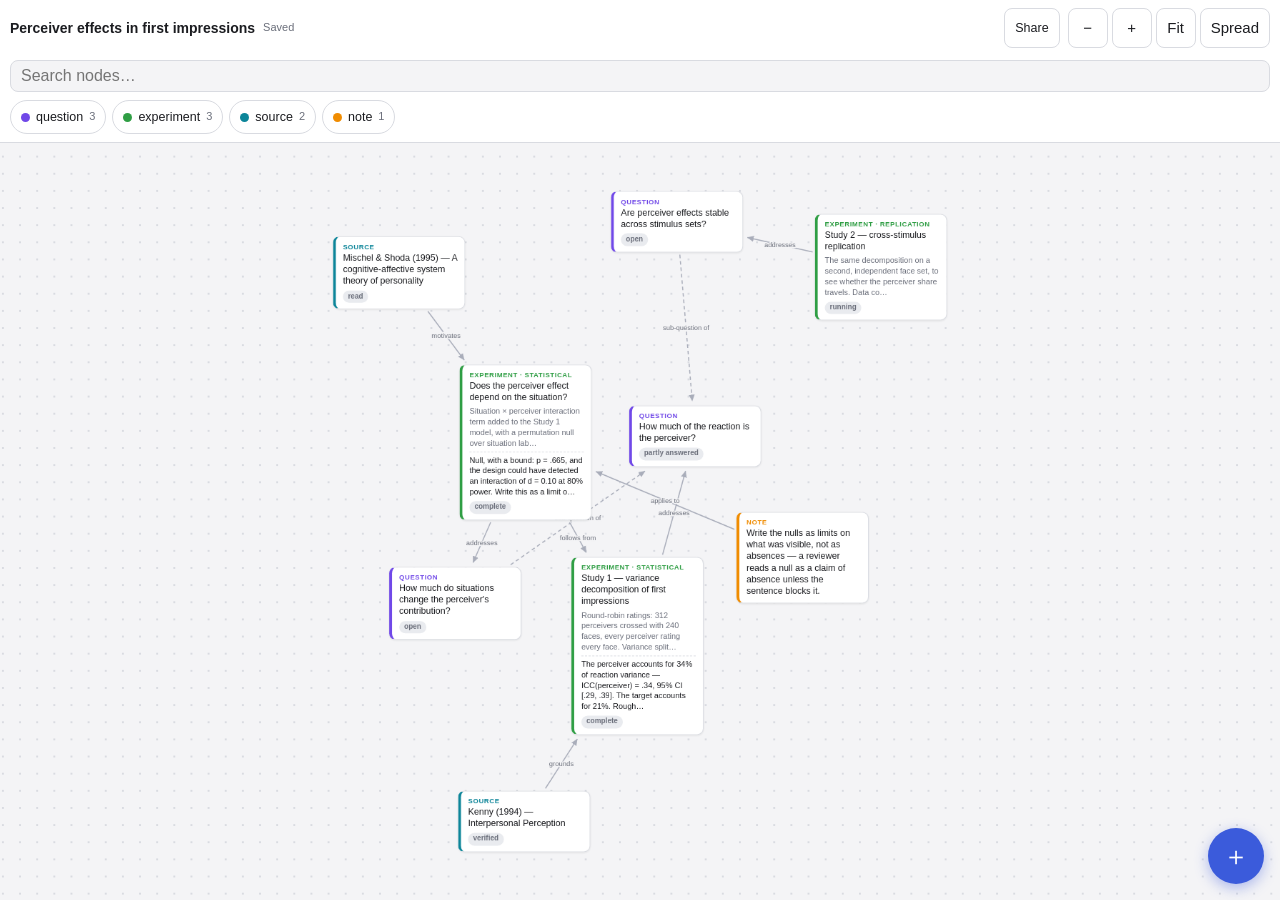
==== commit e9677f47: "Simplify: no lint, no rules, four node types, experiments carry their results The schema is now stru" ====
--- a/index.html
+++ b/index.html
@@ -13,10 +13,6 @@
     <h1 id="graph-title">Research graph</h1>
     <span id="save-indicator" aria-live="polite"></span>
     <span class="spacer"></span>
-    <button id="lint-btn" type="button" class="bar-btn">Lint
-      <span id="lint-errors" class="badge">0</span>
-      <span id="lint-warnings" class="badge warn">0</span>
-    </button>
     <button id="share-btn" type="button" class="bar-btn">Share</button>
     <div class="view-controls" role="group" aria-label="View controls">
       <button id="zoom-out" type="button" aria-label="Zoom out">−</button>
@@ -48,14 +44,6 @@
     <p id="empty-message"></p>
   </div>
   <button id="add-node-btn" type="button" aria-label="Add node">＋</button>
-  <aside id="lint-panel" class="sheet" hidden aria-label="Lint findings">
-    <div class="sheet-handle" aria-hidden="true"></div>
-    <header class="detail-head">
-      <h2 class="lint-title">Lint</h2>
-      <button id="lint-close" type="button" class="close-x" aria-label="Close lint">×</button>
-    </header>
-    <div id="lint-list"></div>
-  </aside>
   <aside id="detail" class="sheet" hidden aria-label="Node details">
     <div class="sheet-handle" aria-hidden="true"></div>
     <header class="detail-head">
@@ -65,10 +53,11 @@
     </header>
     <h2 id="detail-label"></h2>
     <div class="panel-actions">
-      <button id="detail-add-edge" type="button">＋ Relation</button>
+      <button id="detail-add-edge" type="button">＋ Link</button>
       <button id="detail-edit" type="button">Edit</button>
       <button id="detail-delete" type="button" class="danger">Delete</button>
     </div>
+    <div id="detail-body"></div>
     <dl id="detail-fields"></dl>
     <section id="detail-outgoing" hidden>
       <h3>Outgoing</h3>
@@ -88,20 +77,43 @@
     <label class="field">Type
       <select id="node-type"></select>
     </label>
+    <p id="node-type-hint" class="hint-plain"></p>
     <label class="field">Label
       <textarea id="node-label" rows="3" required></textarea>
     </label>
-    <label class="field" id="node-status-wrap">Status
-      <select id="node-status"></select>
-    </label>
-    <label class="field" id="node-kind-wrap" hidden>Kind
-      <select id="node-kind">
-        <option value="empirical">empirical — rests on findings</option>
-        <option value="argued">argued — rests on sources and reasoning</option>
-      </select>
-    </label>
+    <label class="field" id="node-parent-wrap" hidden>Parent question
+      <select id="node-parent"></select>
+    </label>
+    <fieldset class="fields-editor" id="experiment-fields" hidden>
+      <legend>The experiment</legend>
+      <label class="field">Nature
+        <input id="node-nature" type="text" list="nature-options"
+               placeholder="statistical, computational, qualitative…">
+      </label>
+      <datalist id="nature-options">
+        <option value="statistical"></option>
+        <option value="computational"></option>
+        <option value="simulation"></option>
+        <option value="qualitative"></option>
+        <option value="theoretical"></option>
+        <option value="literature"></option>
+        <option value="replication"></option>
+      </datalist>
+      <label class="field">What the experiment was
+        <textarea id="node-description" rows="4"
+                  placeholder="Design, data, procedure…"></textarea>
+      </label>
+      <label class="field">Result
+        <textarea id="node-result" rows="4"
+                  placeholder="What came out of it — including nulls."></textarea>
+      </label>
+    </fieldset>
+    <label class="field">Status
+      <input id="node-status" type="text" list="status-options" placeholder="(optional)">
+    </label>
+    <datalist id="status-options"></datalist>
     <fieldset class="fields-editor">
-      <legend>Fields</legend>
+      <legend>Extra fields</legend>
       <div id="field-rows"></div>
       <button type="button" id="add-field-row">＋ Add field</button>
     </fieldset>
@@ -116,14 +128,30 @@
 
 <dialog id="edge-dialog">
   <form id="edge-form">
-    <h2>Add relation</h2>
+    <h2>Add link</h2>
     <p id="edge-source" class="hint"></p>
-    <label class="field">With node
+    <label class="field">Direction
+      <select id="edge-direction">
+        <option value="out">this node → other</option>
+        <option value="in">other → this node</option>
+      </select>
+    </label>
+    <label class="field">Other node
       <select id="edge-other"></select>
     </label>
-    <label class="field">Relation
-      <select id="edge-relation"></select>
-    </label>
+    <label class="field">Label (optional)
+      <input id="edge-relation" type="text" list="relation-options" placeholder="addresses, supports…">
+    </label>
+    <datalist id="relation-options">
+      <option value="addresses"></option>
+      <option value="answers"></option>
+      <option value="supports"></option>
+      <option value="contradicts"></option>
+      <option value="uses"></option>
+      <option value="follows from"></option>
+      <option value="motivates"></option>
+      <option value="relates to"></option>
+    </datalist>
     <p id="edge-error" class="form-error" hidden></p>
     <div class="dialog-actions">
       <button type="button" data-close>Cancel</button>
@@ -185,8 +213,7 @@
         </label>
       </div>
       <button type="button" id="zotero-pull" class="ghost-btn">Pull items from Zotero</button>
-      <p class="note-text">The key and ID stay in this browser's storage only. The local
-      Zotero API (port 23119) rejects browser requests, so only the web API is offered.</p>
+      <p class="note-text">The key and ID stay in this browser's storage only.</p>
     </fieldset>
     <p id="sources-result" class="note-text" hidden></p>
     <p id="sources-error" class="form-error" hidden></p>
--- a/css/app.css
+++ b/css/app.css
@@ -11,9 +11,9 @@
   --accent: #3b5bdb;
   --edge: #a9adba;
 
-  /* one hue region per family: asking purple, grounding blue,
-     doing green, concluding warm */
+  /* four core types; the legacy names below keep older graphs readable */
   --c-question: #7048e8;
+  --c-experiment: #2f9e44;
   --c-gap: #9c36b5;
   --c-construct: #1971c2;
   --c-source: #0c8599;
@@ -103,31 +103,6 @@
   white-space: nowrap;
 }
 
-.badge {
-  display: inline-block;
-  min-width: 18px;
-  padding: 1px 5px;
-  border-radius: 999px;
-  background: #c22929;
-  color: #fff;
-  font-size: 10.5px;
-  font-weight: 700;
-  text-align: center;
-}
-.badge.clean { background: #1a7f37; }
-.badge.warn { background: #b07908; }
-.badge.warn.clean { background: #1a7f37; }
-
-#lint-list .lint-severity {
-  margin: 14px 0 2px;
-  font-size: 12px;
-  font-weight: 700;
-  letter-spacing: 0.05em;
-  text-transform: uppercase;
-}
-#lint-list .lint-severity.errors { color: #8f1d1d; }
-#lint-list .lint-severity.warnings { color: #7a4d07; }
-
 #search {
   flex: 1;
   min-width: 0;
@@ -250,6 +225,7 @@
 
 .zoomed-out .edge-label { display: none; }
 
+.edge.is-derived { stroke-dasharray: 5 4; }
 .edge.is-active { stroke: var(--accent); stroke-width: 2; }
 .edge.is-dim, .edge-label.is-dim { opacity: 0.1; }
 .edge.is-hidden, .edge-label.is-hidden { display: none; }
@@ -287,6 +263,22 @@
   font-size: 12.5px;
   line-height: 1.3;
   overflow-wrap: break-word;
+}
+
+.node .node-desc,
+.node .node-result {
+  display: block;
+  margin-top: 4px;
+  font-size: 11px;
+  line-height: 1.35;
+  color: var(--muted);
+  overflow-wrap: break-word;
+}
+
+.node .node-result {
+  padding-top: 4px;
+  border-top: 1px dashed var(--line);
+  color: var(--ink);
 }
 
 .node.is-selected {
@@ -309,13 +301,10 @@
   background: #e9ebef;
   color: var(--muted);
 }
-.status.tone-good { background: #d3f2df; color: #14572c; }
-.status.tone-bad { background: #ffdcdc; color: #8f1d1d; }
-.status.tone-warn { background: #fff0d3; color: #7a4d07; }
-.status.tone-info { background: #e5dcfb; color: #47318f; }
 
 /* per-type colors */
 .type-question { --type-color: var(--c-question); }
+.type-experiment { --type-color: var(--c-experiment); }
 .type-gap { --type-color: var(--c-gap); }
 .type-construct { --type-color: var(--c-construct); }
 .type-source { --type-color: var(--c-source); }
@@ -435,8 +424,7 @@
 #detail-fields dd { margin: 0; overflow-wrap: anywhere; }
 #detail-fields a { color: var(--accent); }
 
-#detail h3,
-#lint-list h3 {
+#detail h3 {
   margin: 12px 0 4px;
   font-size: 11px;
   font-weight: 700;
@@ -445,280 +433,27 @@
   color: var(--muted);
 }
 
-/* ---- lint panel --------------------------------------------------------- */
-
-.lint-title { margin: 0; font-size: 16px; }
-
-.lint-clean {
-  margin: 8px 0;
-  font-size: 13.5px;
-  color: #14572c;
-}
-
-#lint-list .rule-desc {
-  margin: 0 0 6px;
-  font-size: 11.5px;
-  color: var(--muted);
-}
-
-.lint-row {
-  display: block;
-  width: 100%;
-  min-height: 42px;
-  margin-bottom: 4px;
-  padding: 8px 10px;
-  border: 1px solid var(--line);
-  border-radius: 9px;
-  background: var(--surface);
-  font-size: 12.5px;
-  line-height: 1.35;
-  text-align: left;
-  cursor: pointer;
-  overflow-wrap: anywhere;
-}
-.lint-row:active { background: var(--bg); }
-
-.panel-actions {
-  display: flex;
-  gap: 6px;
-  margin: 0 0 10px;
-}
-.panel-actions button {
-  flex: 1;
-  min-height: 40px;
-  border: 1px solid var(--line);
-  border-radius: 9px;
-  background: var(--surface);
-  font-size: 12.5px;
-  cursor: pointer;
-}
-.panel-actions button:active { background: var(--bg); }
-button.danger { color: #8f1d1d; border-color: #e0b4b4; }
-
-.rel-list {
-  display: flex;
-  flex-direction: column;
-  gap: 4px;
-}
-
-.rel-row {
-  display: flex;
-  align-items: stretch;
-  border: 1px solid var(--line);
-  border-radius: 9px;
-  background: var(--surface);
-}
-
-.rel-follow {
-  flex: 1;
-  display: flex;
-  align-items: center;
-  gap: 8px;
-  min-height: 42px;
-  min-width: 0;
-  padding: 5px 8px;
-  border: none;
-  background: none;
-  cursor: pointer;
-  text-align: left;
-  border-radius: 9px 0 0 9px;
-}
-.rel-follow:active { background: var(--bg); }
-
-.rel-row .rel-name {
-  flex: none;
-  font-size: 11px;
-  font-style: italic;
-  color: var(--muted);
-  min-width: 72px;
-}
-
-.rel-row .dot {
-  flex: none;
-  width: 9px;
-  height: 9px;
-  border-radius: 50%;
-  background: var(--type-color, var(--muted));
-}
-
-.rel-row .rel-target {
-  font-size: 12.5px;
-  line-height: 1.25;
-}
-
-.rel-del {
-  flex: none;
-  width: 40px;
-  border: none;
-  border-left: 1px solid var(--line);
-  border-radius: 0 9px 9px 0;
-  background: none;
-  color: var(--muted);
-  font-size: 17px;
-  cursor: pointer;
-}
-.rel-del:active { background: var(--bg); color: #8f1d1d; }
-
-.detail-id {
-  margin: 12px 0 0;
-  font-size: 11px;
-  color: var(--muted);
-  font-family: ui-monospace, SFMono-Regular, Menlo, monospace;
-}
-
-/* ---- desktop ----------------------------------------------------------- */
-
-@media (min-width: 820px) {
-  #graph-title { font-size: 15px; max-width: 26rem; }
-  #search { max-width: 24rem; }
-  #type-filters { flex-wrap: wrap; overflow: visible; }
-
-  .sheet {
-    left: auto;
-    top: 12px;
-    right: 12px;
-    bottom: auto;
-    width: 360px;
-    max-height: calc(100% - 24px);
-    border: 1px solid var(--line);
-    border-radius: 12px;
-    box-shadow: 0 6px 28px rgb(27 28 32 / 0.16);
-    padding: 4px 16px 14px;
-  }
-  .sheet-handle { display: none; }
-}
-
-/* ---- dialogs ----------------------------------------------------------- */
-
-dialog {
-  border: none;
-  border-radius: 14px;
-  padding: 18px;
-  width: min(480px, calc(100vw - 32px));
-  max-height: min(85dvh, 640px);
-  overflow-y: auto;
-  background: var(--surface);
-  color: var(--ink);
-  box-shadow: 0 12px 40px rgb(27 28 32 / 0.25);
-}
-dialog::backdrop { background: rgb(27 28 32 / 0.4); }
-
-dialog h2 {
-  margin: 0 0 12px;
-  font-size: 17px;
-}
-
-dialog form { display: flex; flex-direction: column; }
-
-.field {
-  display: flex;
-  flex-direction: column;
-  gap: 4px;
-  margin: 0 0 12px;
-  font-size: 12.5px;
-  font-weight: 600;
-  color: var(--muted);
-}
-
-.field select,
-.field textarea,
-.field input,
-.field-row input {
-  font: inherit;
-  font-size: 16px;
-  font-weight: 400;
-  color: var(--ink);
-  padding: 8px 10px;
-  border: 1px solid var(--line);
-  border-radius: 8px;
-  background: var(--bg);
-  min-height: 42px;
-}
-.field textarea { resize: vertical; }
-
-.fields-editor {
-  border: 1px solid var(--line);
-  border-radius: 10px;
-  padding: 8px 10px 10px;
-  margin: 0 0 12px;
-}
-.fields-editor legend {
-  font-size: 12.5px;
-  font-weight: 600;
-  color: var(--muted);
-  padding: 0 4px;
-}
-.field-row {
-  display: flex;
-  gap: 6px;
-  margin-bottom: 6px;
-}
-.field-row input { flex: 1; min-width: 0; }
-.field-row .row-remove {
-  flex: none;
-  width: 40px;
-  border: 1px solid var(--line);
-  border-radius: 8px;
-  background: var(--surface);
-  color: var(--muted);
-  font-size: 16px;
-  cursor: pointer;
-}
-#add-field-row {
-  min-height: 36px;
-  padding: 0 10px;
-  border: 1px dashed var(--line);
-  border-radius: 8px;
-  background: none;
-  color: var(--muted);
-  font-size: 12.5px;
-  cursor: pointer;
-}
-
-.hint {
-  margin: 0 0 10px;
-  font-size: 11.5px;
-  color: var(--muted);
-  font-family: ui-monospace, SFMono-Regular, Menlo, monospace;
-  overflow-wrap: anywhere;
-}
-
-.form-error {
-  margin: 0 0 10px;
-  padding: 8px 10px;
-  border-radius: 8px;
-  background: #ffdcdc;
-  color: #8f1d1d;
-  font-size: 12.5px;
+/* ---- detail prose ------------------------------------------------------- */
+
+.detail-prose {
+  margin: 0 0 8px;
+  font-size: 13px;
+  line-height: 1.45;
   white-space: pre-wrap;
   overflow-wrap: anywhere;
 }
 
-.dialog-actions {
-  display: flex;
-  justify-content: flex-end;
-  gap: 8px;
-  margin-top: 4px;
-}
-.dialog-actions button {
-  min-height: 42px;
-  padding: 0 16px;
-  border: 1px solid var(--line);
-  border-radius: 9px;
-  background: var(--surface);
-  font-size: 14px;
-  cursor: pointer;
-}
-.dialog-actions .primary {
-  background: var(--accent);
-  border-color: var(--accent);
-  color: #fff;
-  font-weight: 600;
-}
-.dialog-actions .primary.danger {
-  background: #c22929;
-  border-color: #c22929;
-  color: #fff;
+.detail-result {
+  padding: 8px 10px;
+  border-radius: 8px;
+  background: var(--bg);
+  border-left: 3px solid var(--type-color, var(--accent));
+}
+
+.hint-plain {
+  margin: -6px 0 12px;
+  font-size: 12px;
+  color: var(--muted);
 }
 
 .share-actions {
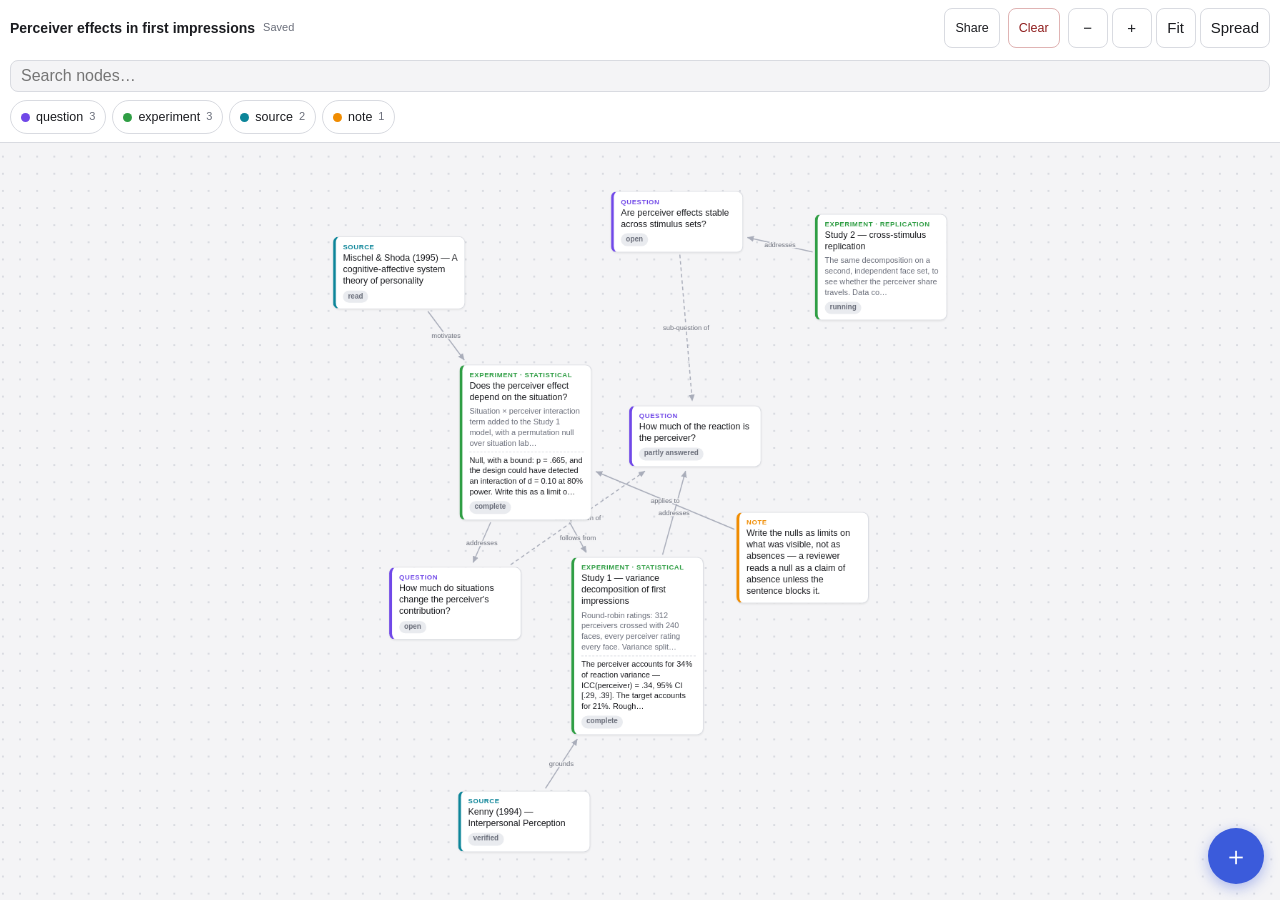
==== commit c7eb0d69: "Add a Clear button, with a confirmation and an undo that survives reload Clearing is the one irrever" ====
--- a/index.html
+++ b/index.html
@@ -14,6 +14,7 @@
     <span id="save-indicator" aria-live="polite"></span>
     <span class="spacer"></span>
     <button id="share-btn" type="button" class="bar-btn">Share</button>
+    <button id="clear-btn" type="button" class="bar-btn danger-btn">Clear</button>
     <div class="view-controls" role="group" aria-label="View controls">
       <button id="zoom-out" type="button" aria-label="Zoom out">−</button>
       <button id="zoom-in" type="button" aria-label="Zoom in">+</button>
@@ -41,7 +42,10 @@
     <div id="node-layer"></div>
   </div>
   <div id="empty-state" hidden>
-    <p id="empty-message"></p>
+    <div>
+      <p id="empty-message"></p>
+      <button id="undo-clear" type="button" class="ghost-btn" hidden>Undo — restore the cleared map</button>
+    </div>
   </div>
   <button id="add-node-btn" type="button" aria-label="Add node">＋</button>
   <aside id="detail" class="sheet" hidden aria-label="Node details">
@@ -166,6 +170,17 @@
   <div class="dialog-actions">
     <button type="button" data-close>Cancel</button>
     <button type="button" id="confirm-ok" class="primary danger">Delete</button>
+  </div>
+</dialog>
+
+<dialog id="clear-dialog">
+  <h2>Clear the map</h2>
+  <p id="clear-body"></p>
+  <p class="note-text">A copy is kept, so this can be undone — but if the map matters,
+  download it from Share first.</p>
+  <div class="dialog-actions">
+    <button type="button" data-close>Cancel</button>
+    <button type="button" id="clear-ok" class="primary danger">Clear everything</button>
   </div>
 </dialog>
 
--- a/css/app.css
+++ b/css/app.css
@@ -70,6 +70,14 @@
   padding: 8px 10px 4px;
 }
 
+/* On a phone the controls do not fit beside the title, so the spacer becomes
+   a full-width line break: title and save state on top, buttons below. */
+@media (max-width: 620px) {
+  .bar { flex-wrap: wrap; }
+  .bar .spacer { flex-basis: 100%; height: 0; }
+  #graph-title { max-width: 60vw; }
+}
+
 #graph-title {
   font-size: 14px;
   font-weight: 650;
@@ -101,6 +109,11 @@
   font-size: 12.5px;
   cursor: pointer;
   white-space: nowrap;
+}
+
+.bar-btn.danger-btn {
+  color: #8f1d1d;
+  border-color: #e0b4b4;
 }
 
 #search {
@@ -331,7 +344,10 @@
 /* the explicit display would otherwise override the hidden attribute,
    leaving an invisible full-canvas overlay that eats every click */
 #empty-state[hidden] { display: none; }
+/* the panel itself must not swallow canvas clicks, but its buttons must work */
 #empty-state { pointer-events: none; }
+#empty-state > div { pointer-events: auto; }
+#empty-state #undo-clear { margin: 0; }
 
 /* ---- add-node button --------------------------------------------------- */
 
